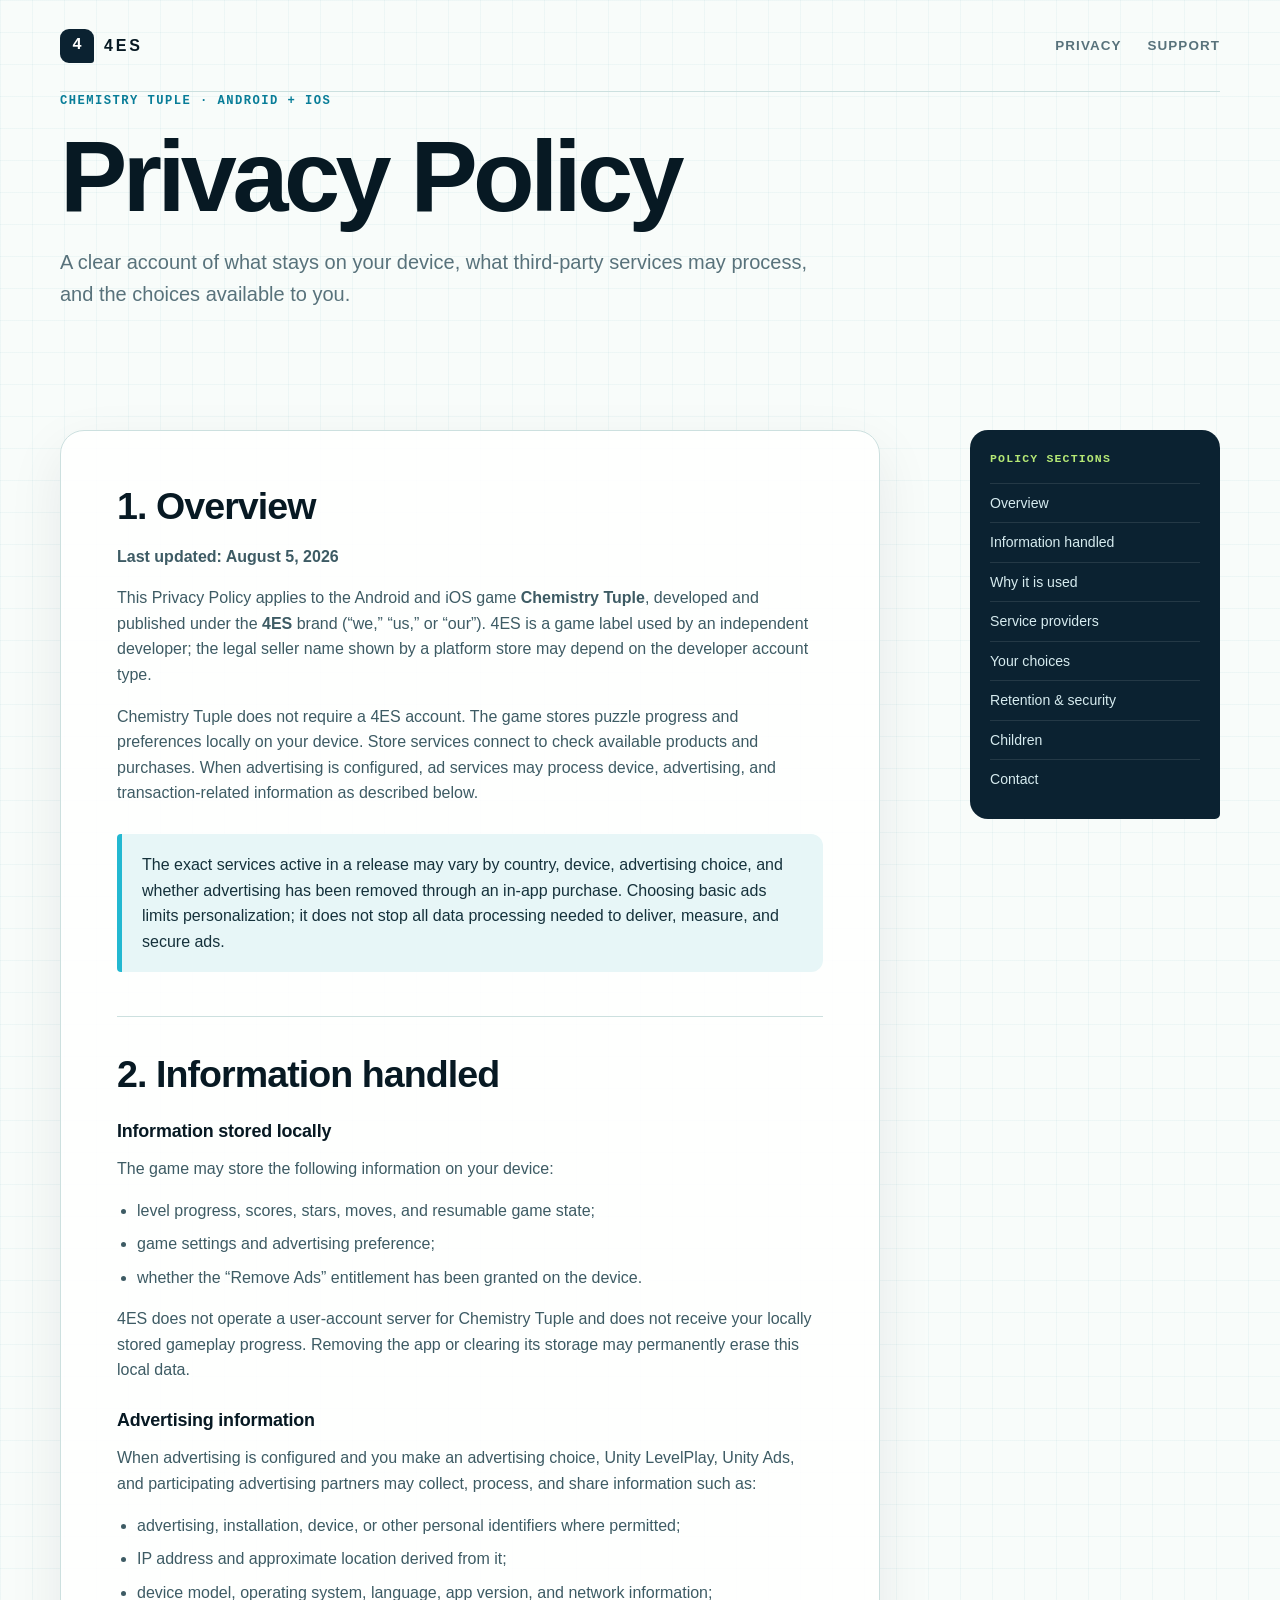
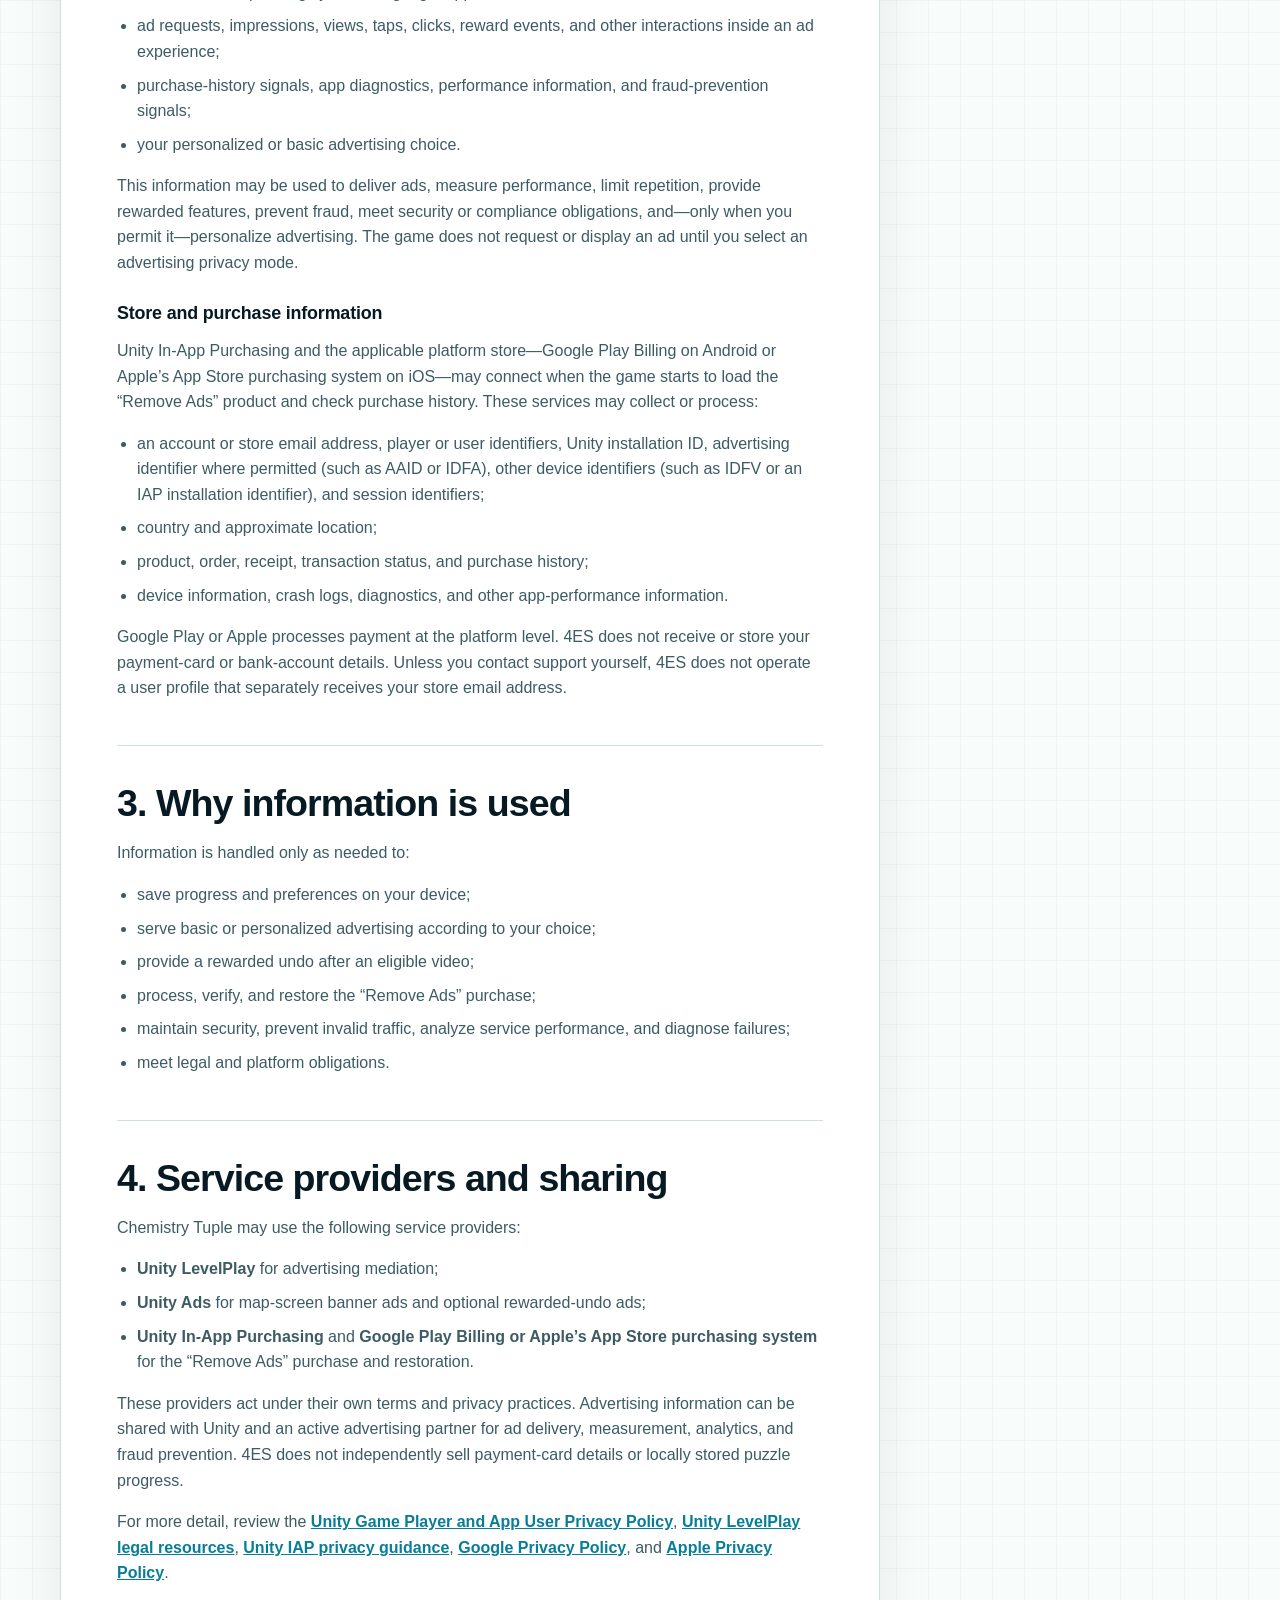
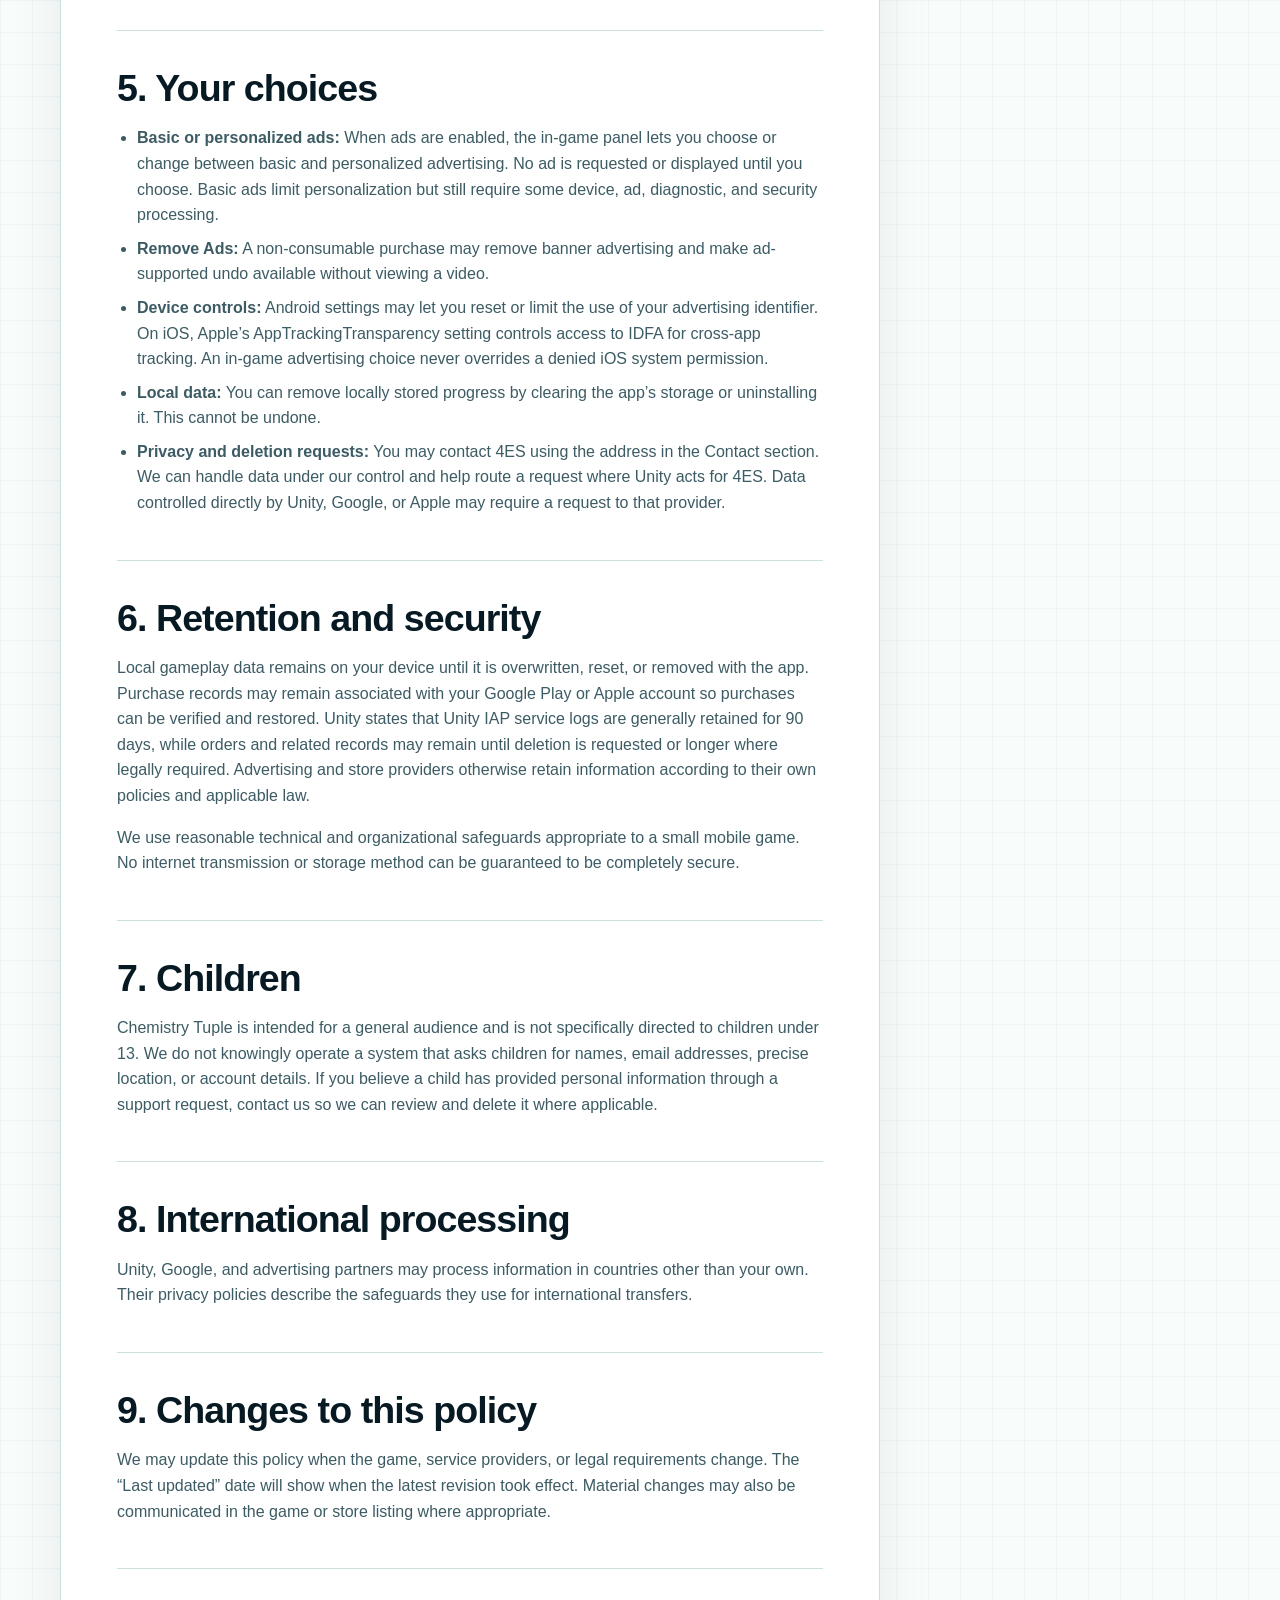
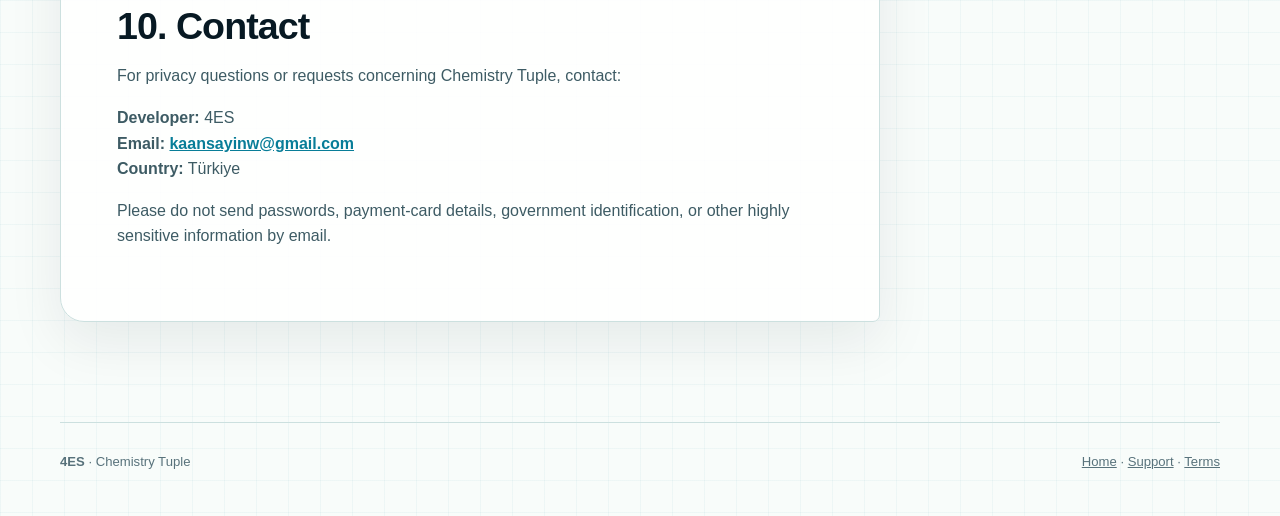
==== privacy/index.html @ 14367e8d "Launch 4ES store support site" ====
<!doctype html>
<html lang="en">
<head>
  <meta charset="utf-8">
  <meta name="viewport" content="width=device-width, initial-scale=1">
  <meta name="theme-color" content="#0b2231">
  <meta name="description" content="Privacy Policy for Chemistry Tuple, published by 4ES.">
  <link rel="icon" href="../assets/mark.svg" type="image/svg+xml">
  <link rel="stylesheet" href="../assets/styles.css">
  <title>Privacy Policy — Chemistry Tuple</title>
</head>
<body>
  <a class="skip-link" href="#main">Skip to content</a>
  <header class="site-header">
    <a class="brand" href="../" aria-label="4ES home"><span class="brand-mark" aria-hidden="true">4</span><span>4ES</span></a>
    <nav aria-label="Primary navigation"><a aria-current="page" href="./">Privacy</a><a href="../support/">Support</a></nav>
  </header>

  <main id="main">
    <div class="page-title">
      <p class="eyebrow">Chemistry Tuple · Android + iOS</p>
      <h1>Privacy Policy</h1>
      <p class="lede">A clear account of what stays on your device, what third-party services may process, and the choices available to you.</p>
    </div>

    <div class="page-shell">
      <article class="policy-content">
        <section id="overview">
          <h2>1. Overview</h2>
          <p><strong>Last updated: August 5, 2026</strong></p>
          <p>This Privacy Policy applies to the Android and iOS game <strong>Chemistry Tuple</strong>, developed and published under the <strong>4ES</strong> brand (“we,” “us,” or “our”). 4ES is a game label used by an independent developer; the legal seller name shown by a platform store may depend on the developer account type.</p>
          <p>Chemistry Tuple does not require a 4ES account. The game stores puzzle progress and preferences locally on your device. Store services connect to check available products and purchases. When advertising is configured, ad services may process device, advertising, and transaction-related information as described below.</p>
          <div class="notice">The exact services active in a release may vary by country, device, advertising choice, and whether advertising has been removed through an in-app purchase. Choosing basic ads limits personalization; it does not stop all data processing needed to deliver, measure, and secure ads.</div>
        </section>

        <section id="data">
          <h2>2. Information handled</h2>
          <h3>Information stored locally</h3>
          <p>The game may store the following information on your device:</p>
          <ul>
            <li>level progress, scores, stars, moves, and resumable game state;</li>
            <li>game settings and advertising preference;</li>
            <li>whether the “Remove Ads” entitlement has been granted on the device.</li>
          </ul>
          <p>4ES does not operate a user-account server for Chemistry Tuple and does not receive your locally stored gameplay progress. Removing the app or clearing its storage may permanently erase this local data.</p>

          <h3>Advertising information</h3>
          <p>When advertising is configured and you make an advertising choice, Unity LevelPlay, Unity Ads, and participating advertising partners may collect, process, and share information such as:</p>
          <ul>
            <li>advertising, installation, device, or other personal identifiers where permitted;</li>
            <li>IP address and approximate location derived from it;</li>
            <li>device model, operating system, language, app version, and network information;</li>
            <li>ad requests, impressions, views, taps, clicks, reward events, and other interactions inside an ad experience;</li>
            <li>purchase-history signals, app diagnostics, performance information, and fraud-prevention signals;</li>
            <li>your personalized or basic advertising choice.</li>
          </ul>
          <p>This information may be used to deliver ads, measure performance, limit repetition, provide rewarded features, prevent fraud, meet security or compliance obligations, and—only when you permit it—personalize advertising. The game does not request or display an ad until you select an advertising privacy mode.</p>

          <h3>Store and purchase information</h3>
          <p>Unity In-App Purchasing and the applicable platform store—Google Play Billing on Android or Apple’s App Store purchasing system on iOS—may connect when the game starts to load the “Remove Ads” product and check purchase history. These services may collect or process:</p>
          <ul>
            <li>an account or store email address, player or user identifiers, Unity installation ID, advertising identifier where permitted (such as AAID or IDFA), other device identifiers (such as IDFV or an IAP installation identifier), and session identifiers;</li>
            <li>country and approximate location;</li>
            <li>product, order, receipt, transaction status, and purchase history;</li>
            <li>device information, crash logs, diagnostics, and other app-performance information.</li>
          </ul>
          <p>Google Play or Apple processes payment at the platform level. 4ES does not receive or store your payment-card or bank-account details. Unless you contact support yourself, 4ES does not operate a user profile that separately receives your store email address.</p>
        </section>

        <section id="use">
          <h2>3. Why information is used</h2>
          <p>Information is handled only as needed to:</p>
          <ul>
            <li>save progress and preferences on your device;</li>
            <li>serve basic or personalized advertising according to your choice;</li>
            <li>provide a rewarded undo after an eligible video;</li>
            <li>process, verify, and restore the “Remove Ads” purchase;</li>
            <li>maintain security, prevent invalid traffic, analyze service performance, and diagnose failures;</li>
            <li>meet legal and platform obligations.</li>
          </ul>
        </section>

        <section id="sharing">
          <h2>4. Service providers and sharing</h2>
          <p>Chemistry Tuple may use the following service providers:</p>
          <ul>
            <li><strong>Unity LevelPlay</strong> for advertising mediation;</li>
            <li><strong>Unity Ads</strong> for map-screen banner ads and optional rewarded-undo ads;</li>
            <li><strong>Unity In-App Purchasing</strong> and <strong>Google Play Billing or Apple’s App Store purchasing system</strong> for the “Remove Ads” purchase and restoration.</li>
          </ul>
          <p>These providers act under their own terms and privacy practices. Advertising information can be shared with Unity and an active advertising partner for ad delivery, measurement, analytics, and fraud prevention. 4ES does not independently sell payment-card details or locally stored puzzle progress.</p>
          <p>For more detail, review the <a href="https://unity.com/legal/game-player-and-app-user-privacy-policy" rel="external">Unity Game Player and App User Privacy Policy</a>, <a href="https://docs.unity.com/en-us/grow/levelplay/platform/legal-resources" rel="external">Unity LevelPlay legal resources</a>, <a href="https://docs.unity.com/en-us/iap/privacy-and-consent" rel="external">Unity IAP privacy guidance</a>, <a href="https://policies.google.com/privacy" rel="external">Google Privacy Policy</a>, and <a href="https://www.apple.com/legal/privacy/" rel="external">Apple Privacy Policy</a>.</p>
        </section>

        <section id="choices">
          <h2>5. Your choices</h2>
          <ul>
            <li><strong>Basic or personalized ads:</strong> When ads are enabled, the in-game panel lets you choose or change between basic and personalized advertising. No ad is requested or displayed until you choose. Basic ads limit personalization but still require some device, ad, diagnostic, and security processing.</li>
            <li><strong>Remove Ads:</strong> A non-consumable purchase may remove banner advertising and make ad-supported undo available without viewing a video.</li>
            <li><strong>Device controls:</strong> Android settings may let you reset or limit the use of your advertising identifier. On iOS, Apple’s AppTrackingTransparency setting controls access to IDFA for cross-app tracking. An in-game advertising choice never overrides a denied iOS system permission.</li>
            <li><strong>Local data:</strong> You can remove locally stored progress by clearing the app’s storage or uninstalling it. This cannot be undone.</li>
            <li><strong>Privacy and deletion requests:</strong> You may contact 4ES using the address in the Contact section. We can handle data under our control and help route a request where Unity acts for 4ES. Data controlled directly by Unity, Google, or Apple may require a request to that provider.</li>
          </ul>
        </section>

        <section id="retention">
          <h2>6. Retention and security</h2>
          <p>Local gameplay data remains on your device until it is overwritten, reset, or removed with the app. Purchase records may remain associated with your Google Play or Apple account so purchases can be verified and restored. Unity states that Unity IAP service logs are generally retained for 90 days, while orders and related records may remain until deletion is requested or longer where legally required. Advertising and store providers otherwise retain information according to their own policies and applicable law.</p>
          <p>We use reasonable technical and organizational safeguards appropriate to a small mobile game. No internet transmission or storage method can be guaranteed to be completely secure.</p>
        </section>

        <section id="children">
          <h2>7. Children</h2>
          <p>Chemistry Tuple is intended for a general audience and is not specifically directed to children under 13. We do not knowingly operate a system that asks children for names, email addresses, precise location, or account details. If you believe a child has provided personal information through a support request, contact us so we can review and delete it where applicable.</p>
        </section>

        <section id="international">
          <h2>8. International processing</h2>
          <p>Unity, Google, and advertising partners may process information in countries other than your own. Their privacy policies describe the safeguards they use for international transfers.</p>
        </section>

        <section id="changes">
          <h2>9. Changes to this policy</h2>
          <p>We may update this policy when the game, service providers, or legal requirements change. The “Last updated” date will show when the latest revision took effect. Material changes may also be communicated in the game or store listing where appropriate.</p>
        </section>

        <section id="contact">
          <h2>10. Contact</h2>
          <p>For privacy questions or requests concerning Chemistry Tuple, contact:</p>
          <p><strong>Developer:</strong> 4ES<br><strong>Email:</strong> <a href="mailto:kaansayinw@gmail.com">kaansayinw@gmail.com</a><br><strong>Country:</strong> Türkiye</p>
          <p>Please do not send passwords, payment-card details, government identification, or other highly sensitive information by email.</p>
        </section>
      </article>

      <aside class="page-nav" aria-label="Privacy Policy sections">
        <strong>Policy sections</strong>
        <a href="#overview">Overview</a>
        <a href="#data">Information handled</a>
        <a href="#use">Why it is used</a>
        <a href="#sharing">Service providers</a>
        <a href="#choices">Your choices</a>
        <a href="#retention">Retention &amp; security</a>
        <a href="#children">Children</a>
        <a href="#contact">Contact</a>
      </aside>
    </div>
  </main>

  <footer><p><strong>4ES</strong> · Chemistry Tuple</p><p><a href="../">Home</a> · <a href="../support/">Support</a> · <a href="../terms/">Terms</a></p></footer>
</body>
</html>
---- assets/styles.css ----
:root {
  --midnight: #071923;
  --deep-lab: #0b2231;
  --graphite: #173746;
  --ink: #15313b;
  --muted: #58727b;
  --glass: #eef9f8;
  --paper: #f8fcfa;
  --white: #ffffff;
  --cyan: #23b8d1;
  --cyan-dark: #087d98;
  --coral: #ff725f;
  --lime: #b5e875;
  --line: #cce0df;
  --shadow: 0 24px 70px rgba(7, 25, 35, 0.14);
  color-scheme: light;
  font-family: "Avenir Next", Avenir, "Segoe UI", Helvetica, Arial, sans-serif;
  font-synthesis: none;
}

* { box-sizing: border-box; }

html {
  scroll-behavior: smooth;
  background: var(--paper);
}

body {
  margin: 0;
  min-width: 320px;
  color: var(--ink);
  background:
    linear-gradient(rgba(8, 125, 152, 0.045) 1px, transparent 1px),
    linear-gradient(90deg, rgba(8, 125, 152, 0.045) 1px, transparent 1px),
    var(--paper);
  background-size: 32px 32px;
  line-height: 1.6;
}

a { color: inherit; }

.skip-link {
  position: fixed;
  z-index: 100;
  top: 12px;
  left: 12px;
  padding: 10px 14px;
  color: var(--white);
  background: var(--midnight);
  border-radius: 8px;
  transform: translateY(-150%);
}

.skip-link:focus { transform: translateY(0); }

.site-header,
main,
footer {
  width: min(1160px, calc(100% - 40px));
  margin-inline: auto;
}

.site-header {
  display: flex;
  align-items: center;
  justify-content: space-between;
  min-height: 92px;
  border-bottom: 1px solid var(--line);
}

.brand {
  display: inline-flex;
  align-items: center;
  gap: 10px;
  color: var(--midnight);
  font-size: 1rem;
  font-weight: 800;
  letter-spacing: 0.18em;
  text-decoration: none;
}

.brand-mark {
  display: grid;
  width: 34px;
  aspect-ratio: 1;
  place-items: center;
  color: var(--white);
  background: var(--deep-lab);
  border-radius: 9px 9px 3px 9px;
  font-family: ui-monospace, "SFMono-Regular", Consolas, monospace;
  letter-spacing: 0;
}

nav { display: flex; gap: 26px; }

nav a {
  color: var(--muted);
  font-size: 0.84rem;
  font-weight: 700;
  letter-spacing: 0.08em;
  text-decoration: none;
  text-transform: uppercase;
}

nav a:hover { color: var(--cyan-dark); }

.hero {
  display: grid;
  grid-template-columns: minmax(0, 1.05fr) minmax(340px, 0.95fr);
  gap: clamp(48px, 8vw, 110px);
  align-items: center;
  min-height: 690px;
  padding: 76px 0 86px;
}

.eyebrow {
  margin: 0 0 14px;
  color: var(--cyan-dark);
  font-family: ui-monospace, "SFMono-Regular", Consolas, monospace;
  font-size: 0.76rem;
  font-weight: 800;
  letter-spacing: 0.12em;
  text-transform: uppercase;
}

.status-dot {
  display: inline-block;
  width: 8px;
  height: 8px;
  margin-right: 7px;
  background: var(--lime);
  border: 2px solid var(--graphite);
  border-radius: 50%;
}

h1,
h2,
h3 {
  margin-top: 0;
  color: var(--midnight);
  line-height: 1.02;
  letter-spacing: -0.045em;
}

h1 {
  max-width: 780px;
  margin-bottom: 26px;
  font-size: clamp(3.35rem, 7.7vw, 6.85rem);
  font-weight: 850;
}

h1 span {
  color: var(--cyan-dark);
  text-decoration: underline;
  text-decoration-color: var(--coral);
  text-decoration-thickness: 0.11em;
  text-underline-offset: 0.08em;
}

h2 { font-size: clamp(2.1rem, 5vw, 4.25rem); }
h3 { font-size: clamp(1.35rem, 3vw, 2rem); }

.lede {
  max-width: 650px;
  margin: 0;
  color: var(--muted);
  font-size: clamp(1.04rem, 2vw, 1.25rem);
}

.hero-actions {
  display: flex;
  flex-wrap: wrap;
  gap: 12px;
  margin-top: 34px;
}

.button {
  display: inline-flex;
  min-height: 48px;
  align-items: center;
  justify-content: center;
  padding: 12px 20px;
  border: 1px solid var(--deep-lab);
  border-radius: 12px 12px 4px 12px;
  font-size: 0.9rem;
  font-weight: 800;
  letter-spacing: 0.04em;
  text-decoration: none;
}

.button-primary {
  color: var(--white);
  background: var(--deep-lab);
  box-shadow: 6px 6px 0 var(--cyan);
}

.button-primary:hover { transform: translate(-1px, -1px); }

.button-quiet { background: rgba(255, 255, 255, 0.72); }

.reaction-stage {
  position: relative;
  display: grid;
  width: min(100%, 450px);
  aspect-ratio: 1;
  place-items: center;
  justify-self: center;
}

.element-card {
  position: relative;
  z-index: 3;
  display: grid;
  width: clamp(210px, 29vw, 300px);
  aspect-ratio: 1;
  padding: 22px;
  align-content: center;
  color: var(--white);
  background: var(--deep-lab);
  border: 2px solid var(--cyan);
  border-radius: 34px 34px 9px 34px;
  box-shadow: 16px 18px 0 rgba(35, 184, 209, 0.18), var(--shadow);
  transform: rotate(-4deg);
}

.element-card strong {
  font-family: ui-monospace, "SFMono-Regular", Consolas, monospace;
  font-size: clamp(5.6rem, 13vw, 9rem);
  line-height: 0.9;
  letter-spacing: -0.12em;
}

.element-number {
  position: absolute;
  top: 18px;
  right: 20px;
  color: var(--lime);
  font-family: ui-monospace, "SFMono-Regular", Consolas, monospace;
  font-weight: 800;
}

.element-name {
  margin-top: 17px;
  font-size: 0.9rem;
  font-weight: 750;
  letter-spacing: 0.04em;
}

.element-state {
  margin-top: 4px;
  color: #99c9d2;
  font-family: ui-monospace, "SFMono-Regular", Consolas, monospace;
  font-size: 0.65rem;
  letter-spacing: 0.12em;
}

.orbit {
  position: absolute;
  border: 1px solid rgba(8, 125, 152, 0.38);
  border-radius: 50%;
}

.orbit::after {
  position: absolute;
  width: 12px;
  height: 12px;
  content: "";
  background: var(--cyan-dark);
  border: 4px solid var(--paper);
  border-radius: 50%;
}

.orbit-one {
  width: 96%;
  height: 54%;
  transform: rotate(38deg);
  animation: drift-one 12s ease-in-out infinite alternate;
}

.orbit-one::after { top: 10%; left: 8%; }

.orbit-two {
  width: 88%;
  height: 45%;
  transform: rotate(-38deg);
  animation: drift-two 14s ease-in-out infinite alternate;
}

.orbit-two::after { right: 13%; bottom: 2%; background: var(--coral); }

.atom {
  position: absolute;
  z-index: 4;
  width: 22px;
  aspect-ratio: 1;
  border: 5px solid var(--paper);
  border-radius: 50%;
  box-shadow: 0 8px 22px rgba(7, 25, 35, 0.18);
}

.atom-cyan { top: 13%; right: 21%; background: var(--cyan); }
.atom-coral { bottom: 17%; left: 12%; width: 29px; background: var(--coral); }
.atom-lime { right: 6%; bottom: 29%; width: 17px; background: var(--lime); }

.game-panel {
  position: relative;
  display: grid;
  grid-template-columns: 150px minmax(0, 1fr) minmax(210px, 0.55fr);
  gap: clamp(24px, 5vw, 60px);
  align-items: center;
  margin-bottom: 28px;
  padding: clamp(28px, 6vw, 64px);
  overflow: hidden;
  color: #d8edf1;
  background: var(--deep-lab);
  border-radius: 28px 28px 8px 28px;
  box-shadow: var(--shadow);
}

.panel-index {
  color: var(--lime);
  font-family: ui-monospace, "SFMono-Regular", Consolas, monospace;
  font-size: clamp(2.4rem, 6vw, 4.8rem);
  font-weight: 800;
  letter-spacing: -0.08em;
}

.game-panel h2 { margin-bottom: 18px; color: var(--white); }
.game-panel p { margin: 0; }

.facts {
  display: grid;
  gap: 12px;
  margin: 0;
}

.facts div {
  padding-top: 12px;
  border-top: 1px solid rgba(255, 255, 255, 0.15);
}

.facts dt {
  color: #88b8c2;
  font-family: ui-monospace, "SFMono-Regular", Consolas, monospace;
  font-size: 0.66rem;
  letter-spacing: 0.12em;
  text-transform: uppercase;
}

.facts dd { margin: 2px 0 0; color: var(--white); font-weight: 700; }

.link-grid {
  display: grid;
  grid-template-columns: repeat(3, 1fr);
  gap: 16px;
  padding: 20px 0 90px;
}

.link-card {
  display: grid;
  grid-template-columns: 48px 1fr auto;
  gap: 14px;
  align-items: center;
  min-height: 126px;
  padding: 20px;
  background: rgba(255, 255, 255, 0.8);
  border: 1px solid var(--line);
  border-radius: 18px 18px 5px 18px;
  text-decoration: none;
  transition: transform 160ms ease, border-color 160ms ease, box-shadow 160ms ease;
}

.link-card:hover {
  border-color: var(--cyan);
  box-shadow: 0 15px 40px rgba(7, 25, 35, 0.08);
  transform: translateY(-3px);
}

.link-card strong { display: block; margin-bottom: 4px; }
.link-card small { display: block; color: var(--muted); line-height: 1.45; }

.card-symbol {
  display: grid;
  width: 46px;
  aspect-ratio: 1;
  place-items: center;
  color: var(--white);
  background: var(--cyan-dark);
  border-radius: 12px 12px 3px 12px;
  font-family: ui-monospace, "SFMono-Regular", Consolas, monospace;
  font-weight: 800;
}

.card-symbol.coral { background: var(--coral); }
.card-symbol.lime { color: var(--midnight); background: var(--lime); }
.arrow { color: var(--cyan-dark); font-size: 1.35rem; }

footer {
  display: flex;
  justify-content: space-between;
  gap: 30px;
  padding: 28px 0 44px;
  color: var(--muted);
  border-top: 1px solid var(--line);
  font-size: 0.82rem;
}

footer p { margin: 0; }

/* Policy and support pages */
.page-shell {
  display: grid;
  grid-template-columns: minmax(0, 1fr) 250px;
  gap: clamp(38px, 7vw, 90px);
  align-items: start;
  padding: 72px 0 100px;
}

.page-title { margin-bottom: 48px; }

.page-title h1 {
  max-width: 900px;
  margin-bottom: 18px;
  font-size: clamp(3rem, 8vw, 6.3rem);
}

.page-title .lede { max-width: 760px; }

.policy-content {
  padding: clamp(24px, 5vw, 56px);
  background: rgba(255, 255, 255, 0.88);
  border: 1px solid var(--line);
  border-radius: 24px 24px 7px 24px;
  box-shadow: 0 20px 55px rgba(7, 25, 35, 0.08);
}

.policy-content section + section {
  margin-top: 44px;
  padding-top: 38px;
  border-top: 1px solid var(--line);
}

.policy-content h2 {
  margin-bottom: 18px;
  font-size: clamp(1.6rem, 3vw, 2.35rem);
  letter-spacing: -0.025em;
}

.policy-content h3 {
  margin: 28px 0 10px;
  font-size: 1.12rem;
  letter-spacing: -0.01em;
}

.policy-content p,
.policy-content li { color: #3d5b64; }
.policy-content ul { padding-left: 1.25rem; }
.policy-content li + li { margin-top: 8px; }
.policy-content a { color: var(--cyan-dark); font-weight: 700; }

.notice {
  margin: 28px 0;
  padding: 18px 20px;
  color: var(--ink);
  background: #e7f6f7;
  border-left: 5px solid var(--cyan);
  border-radius: 4px 12px 12px 4px;
}

.page-nav {
  position: sticky;
  top: 24px;
  padding: 20px;
  background: var(--deep-lab);
  border-radius: 18px 18px 5px 18px;
}

.page-nav strong {
  display: block;
  margin-bottom: 14px;
  color: var(--lime);
  font-family: ui-monospace, "SFMono-Regular", Consolas, monospace;
  font-size: 0.72rem;
  letter-spacing: 0.1em;
  text-transform: uppercase;
}

.page-nav a {
  display: block;
  padding: 8px 0;
  color: #d6ebef;
  font-size: 0.88rem;
  text-decoration: none;
  border-top: 1px solid rgba(255, 255, 255, 0.1);
}

.page-nav a:hover { color: var(--white); }

.contact-block {
  padding: 24px;
  background: var(--deep-lab);
  color: #d7ecf0;
  border-radius: 18px 18px 5px 18px;
}

.contact-block h2 { color: var(--white); }
.contact-block a { color: var(--lime); }

.faq-item + .faq-item { margin-top: 30px; }
.faq-item h3 { margin-bottom: 7px; }

:focus-visible {
  outline: 3px solid var(--coral);
  outline-offset: 4px;
}

@keyframes drift-one {
  from { transform: rotate(34deg) scale(0.98); }
  to { transform: rotate(43deg) scale(1.02); }
}

@keyframes drift-two {
  from { transform: rotate(-42deg) scale(1.02); }
  to { transform: rotate(-34deg) scale(0.97); }
}

@media (max-width: 900px) {
  .hero {
    grid-template-columns: 1fr;
    min-height: auto;
    padding-top: 62px;
  }

  .reaction-stage { width: min(100%, 390px); }
  .game-panel { grid-template-columns: 110px 1fr; }
  .facts { grid-column: 1 / -1; grid-template-columns: repeat(3, 1fr); }
  .link-grid { grid-template-columns: 1fr; }
  .page-shell { grid-template-columns: 1fr; }
  .page-nav { position: static; order: -1; }
}

@media (max-width: 600px) {
  .site-header,
  main,
  footer { width: min(100% - 28px, 1160px); }

  .site-header { min-height: 76px; }
  nav { gap: 15px; }
  nav a { font-size: 0.72rem; }
  .hero { gap: 30px; padding: 50px 0 60px; }
  .reaction-stage { width: min(92vw, 340px); }
  .game-panel { grid-template-columns: 1fr; }
  .panel-index { font-size: 3rem; }
  .facts { grid-column: auto; grid-template-columns: 1fr; }
  .link-card { grid-template-columns: 44px 1fr auto; }
  footer { flex-direction: column; }
  .page-shell { padding-top: 48px; }
  .policy-content { padding: 24px 20px; }
}

@media (prefers-reduced-motion: reduce) {
  html { scroll-behavior: auto; }
  *, *::before, *::after {
    animation-duration: 0.01ms !important;
    animation-iteration-count: 1 !important;
    scroll-behavior: auto !important;
    transition-duration: 0.01ms !important;
  }
}
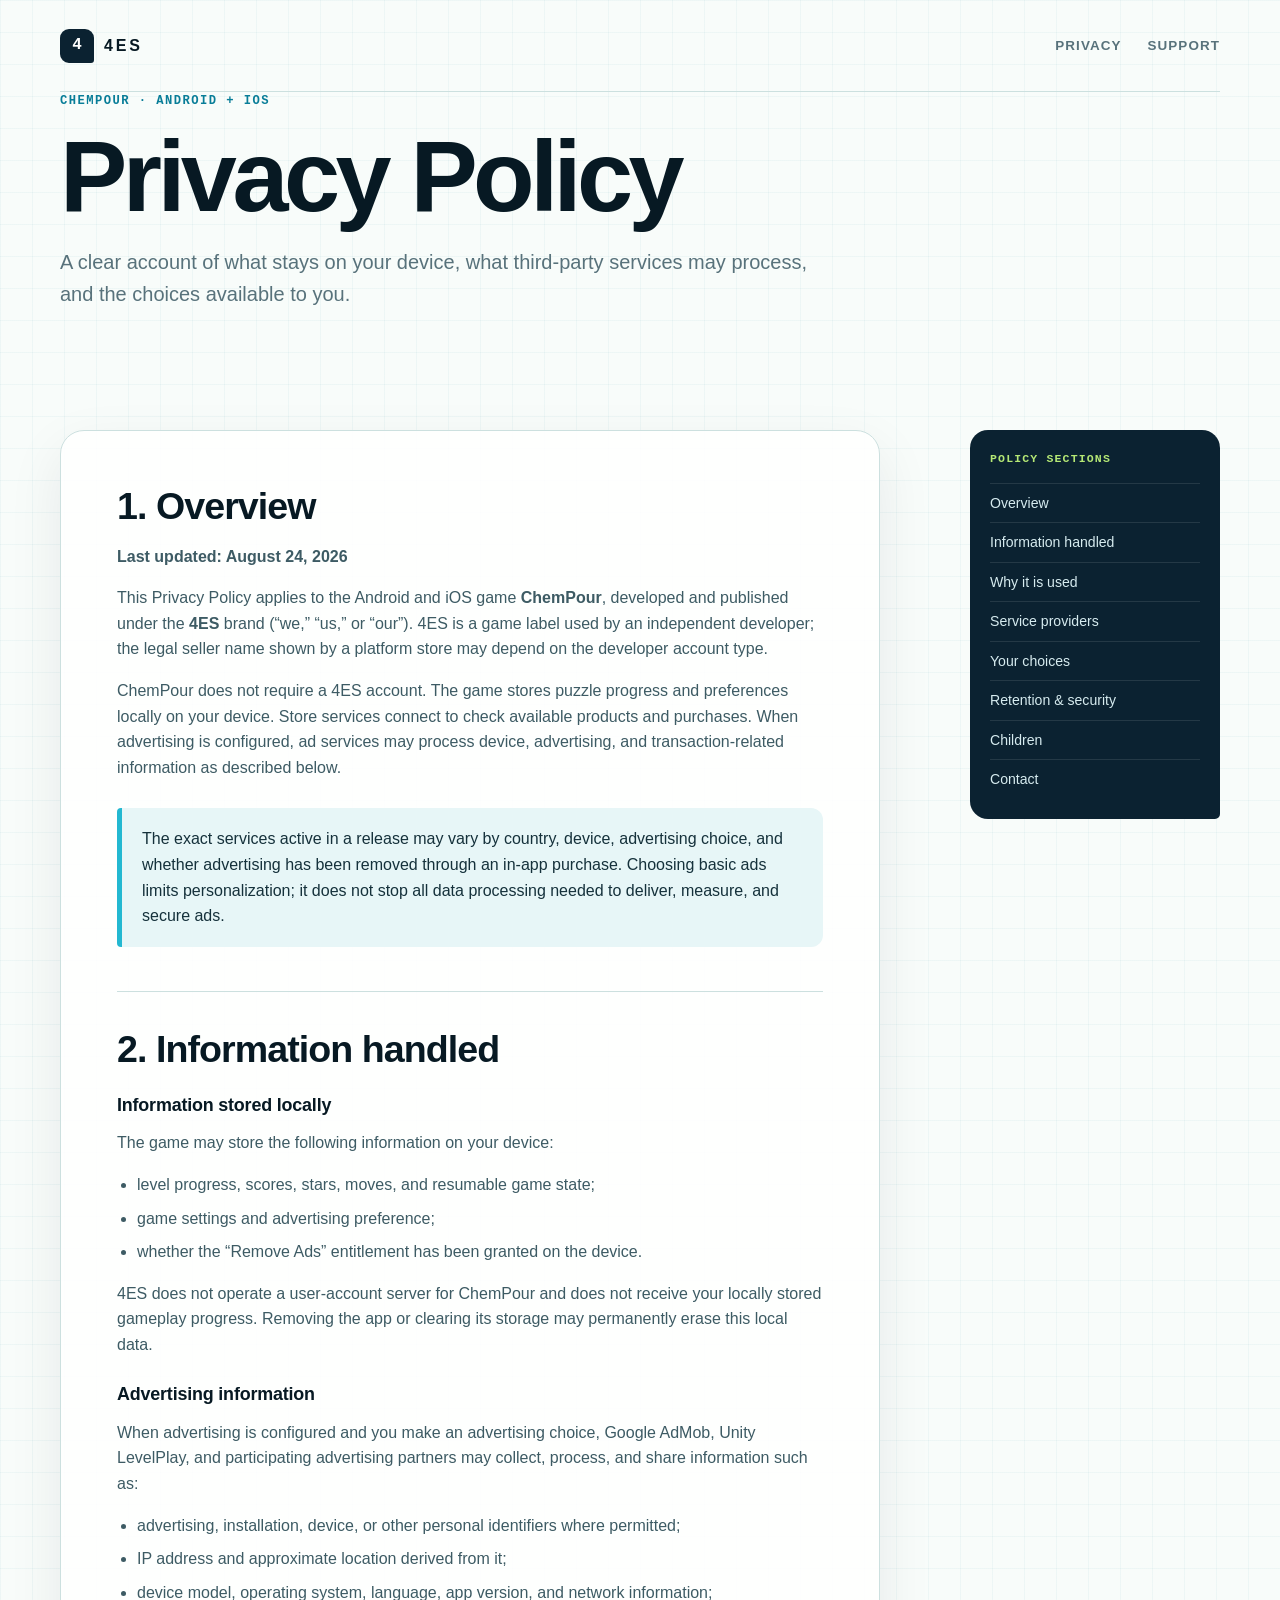
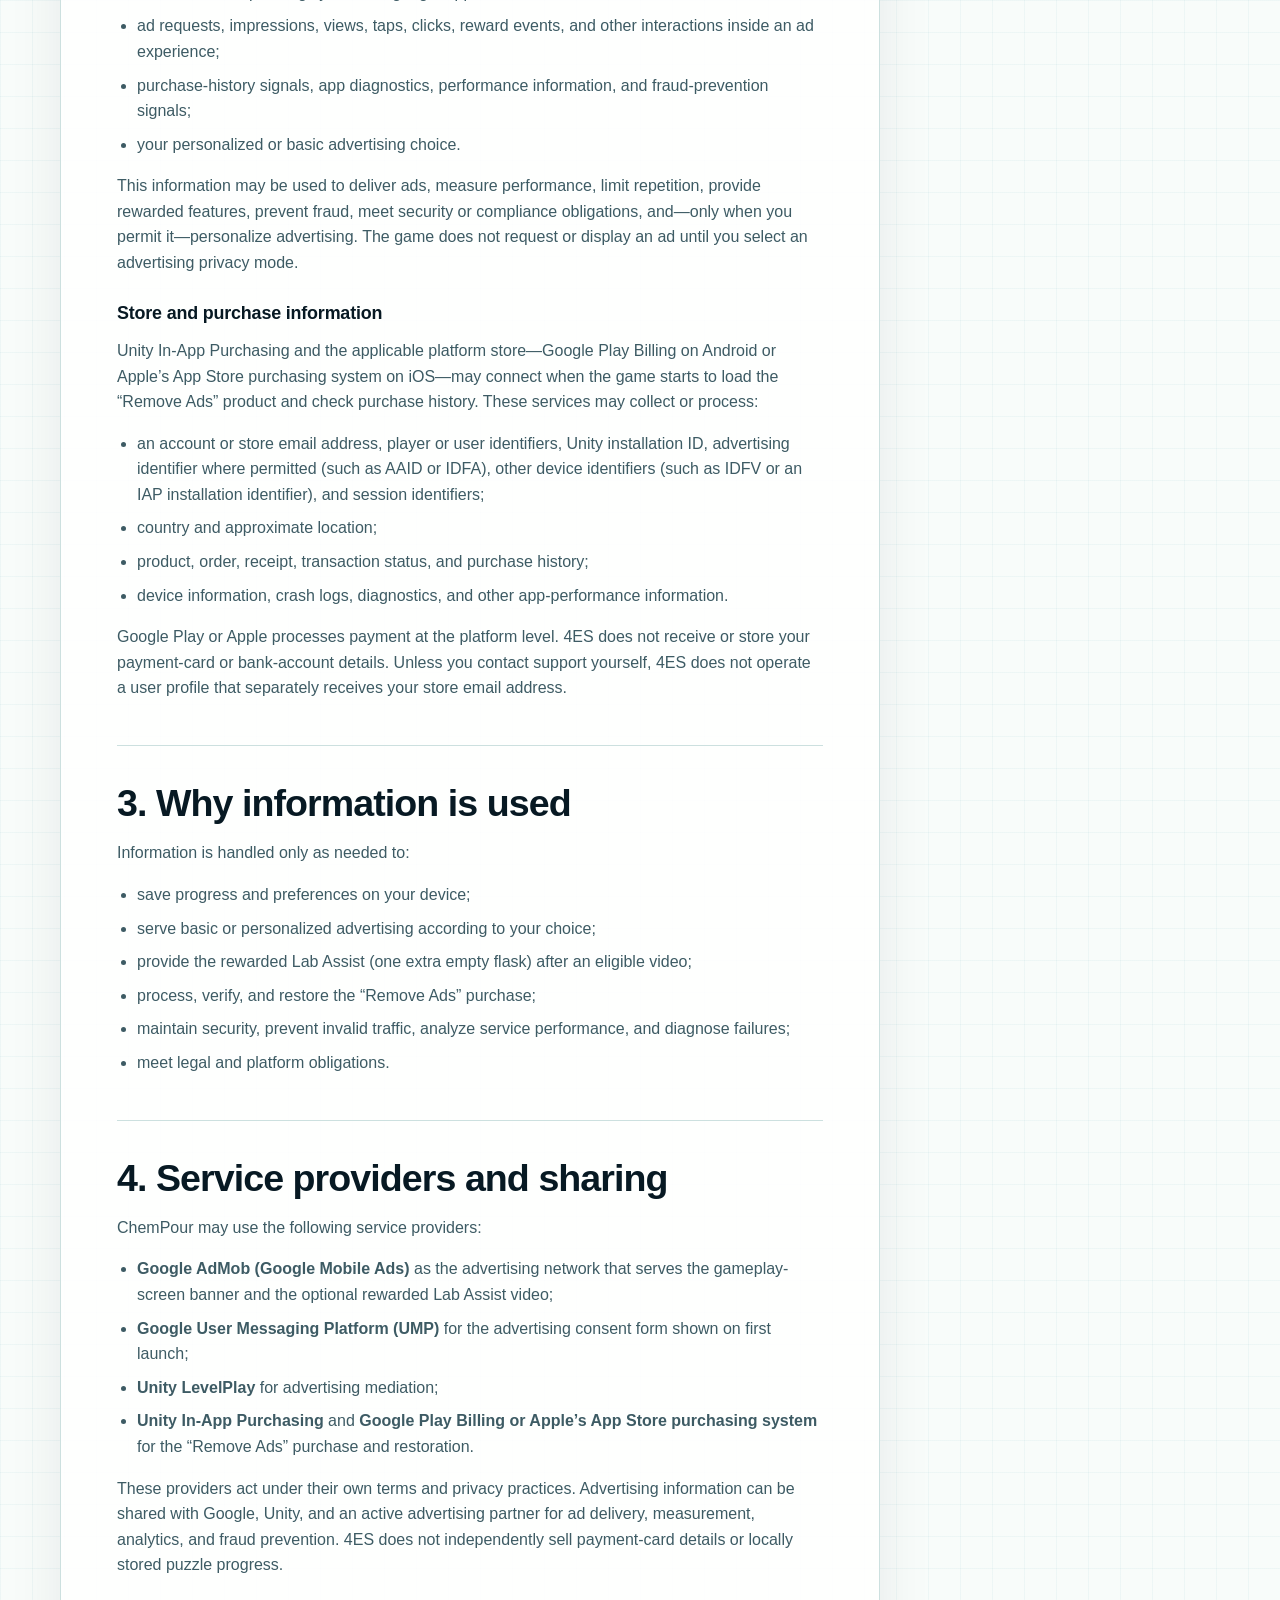
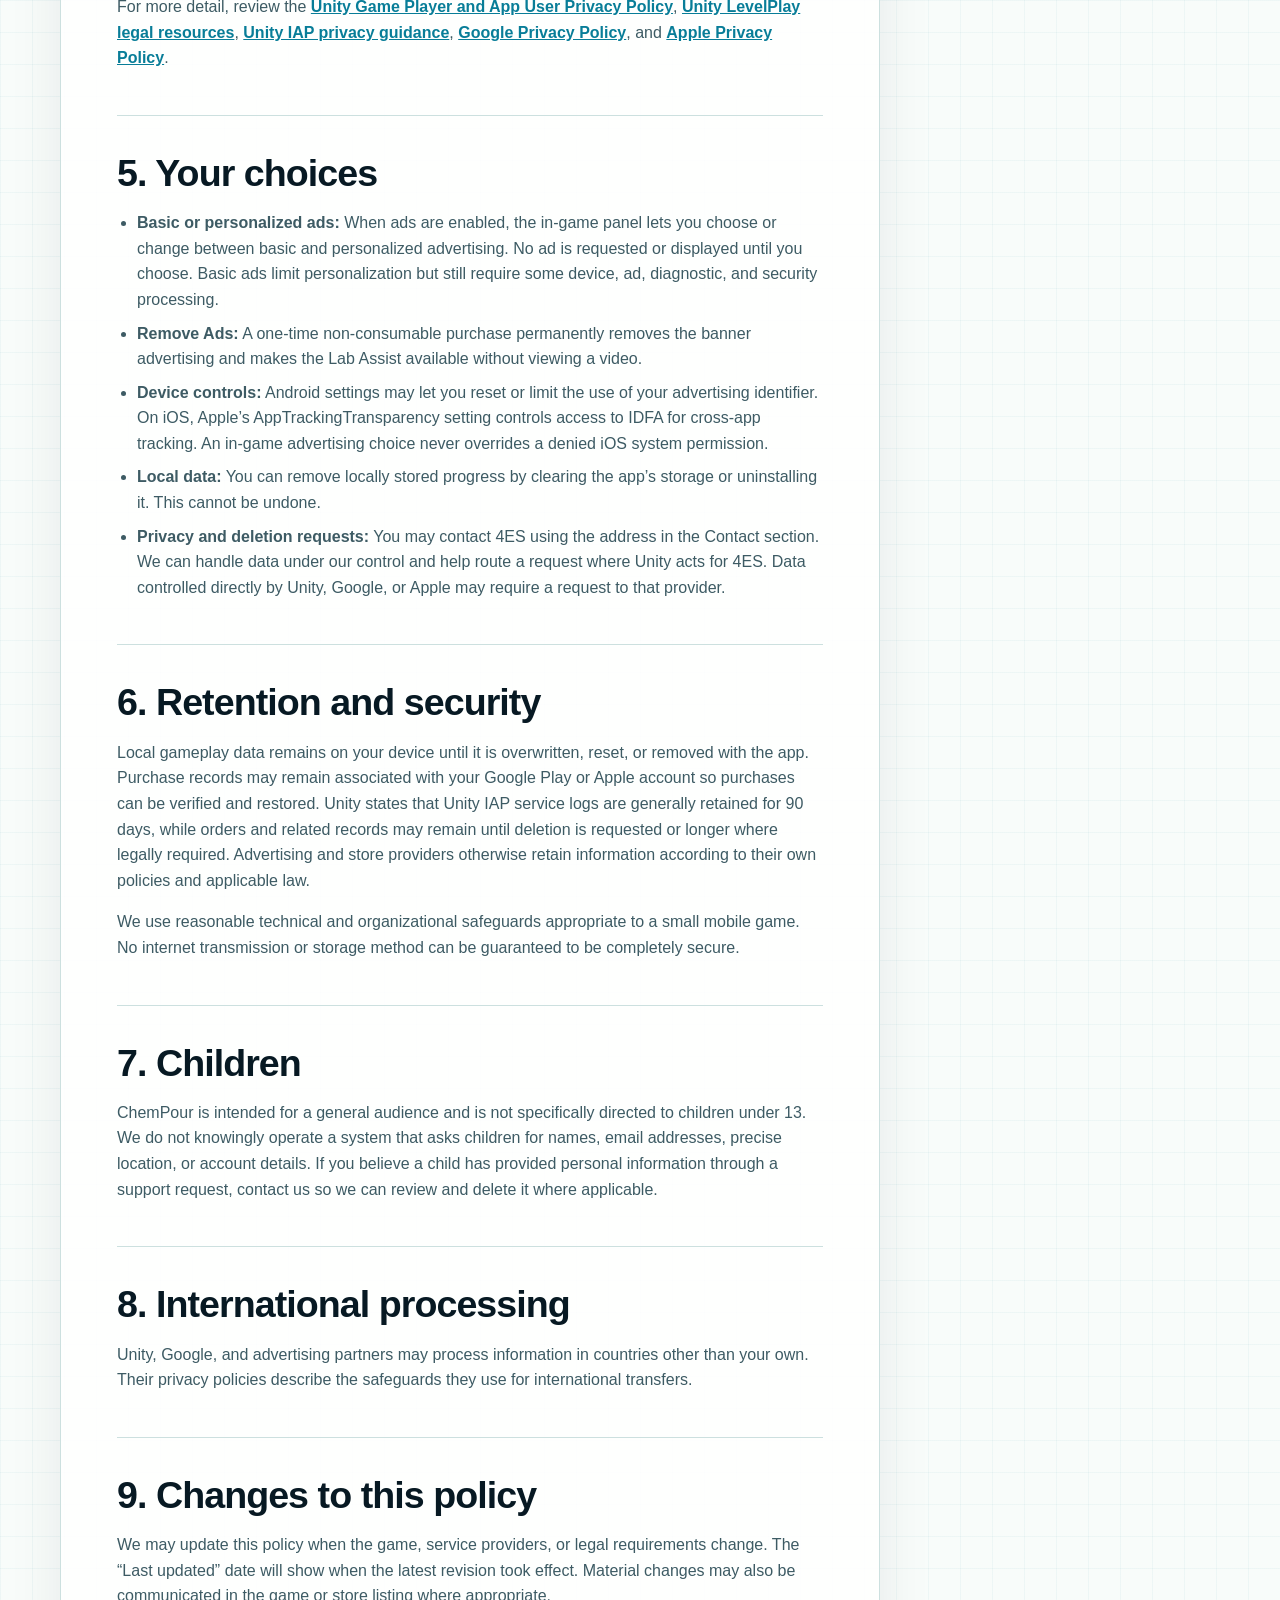
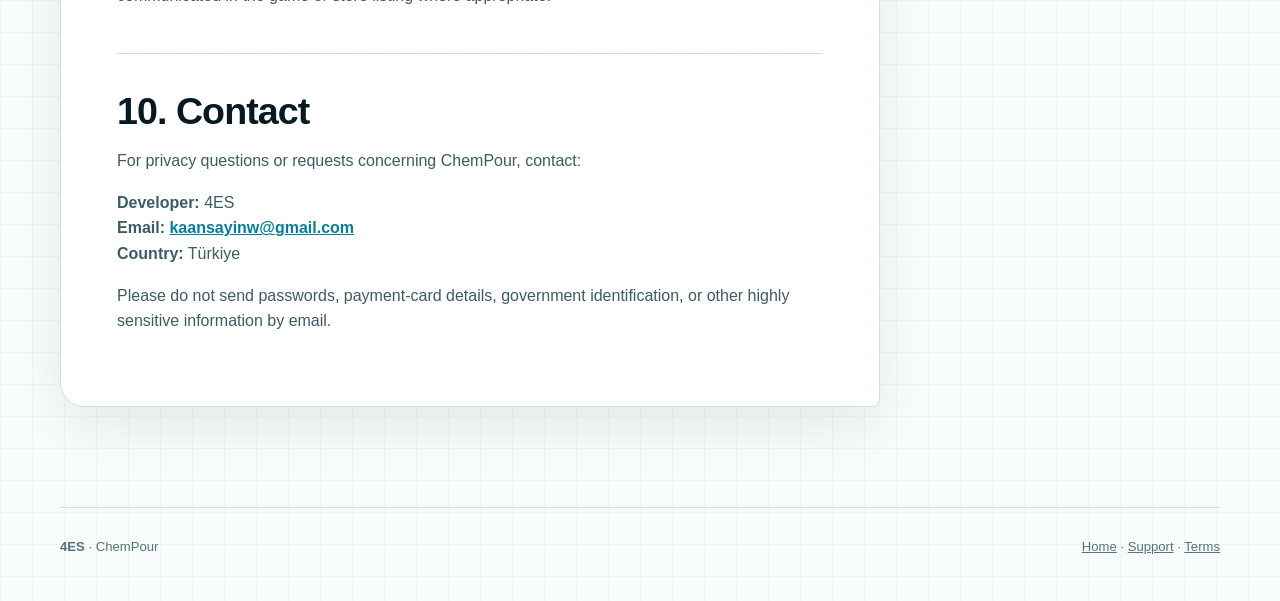
==== commit 3033dcaa: "legal: name the app ChemPour and describe the real ad stack Both stores link these pages and the in-" ====
--- a/privacy/index.html
+++ b/privacy/index.html
@@ -4,10 +4,10 @@
   <meta charset="utf-8">
   <meta name="viewport" content="width=device-width, initial-scale=1">
   <meta name="theme-color" content="#0b2231">
-  <meta name="description" content="Privacy Policy for Chemistry Tuple, published by 4ES.">
+  <meta name="description" content="Privacy Policy for ChemPour, published by 4ES.">
   <link rel="icon" href="../assets/mark.svg" type="image/svg+xml">
   <link rel="stylesheet" href="../assets/styles.css">
-  <title>Privacy Policy — Chemistry Tuple</title>
+  <title>Privacy Policy — ChemPour</title>
 </head>
 <body>
   <a class="skip-link" href="#main">Skip to content</a>
@@ -18,7 +18,7 @@
 
   <main id="main">
     <div class="page-title">
-      <p class="eyebrow">Chemistry Tuple · Android + iOS</p>
+      <p class="eyebrow">ChemPour · Android + iOS</p>
       <h1>Privacy Policy</h1>
       <p class="lede">A clear account of what stays on your device, what third-party services may process, and the choices available to you.</p>
     </div>
@@ -27,9 +27,9 @@
       <article class="policy-content">
         <section id="overview">
           <h2>1. Overview</h2>
-          <p><strong>Last updated: August 5, 2026</strong></p>
-          <p>This Privacy Policy applies to the Android and iOS game <strong>Chemistry Tuple</strong>, developed and published under the <strong>4ES</strong> brand (“we,” “us,” or “our”). 4ES is a game label used by an independent developer; the legal seller name shown by a platform store may depend on the developer account type.</p>
-          <p>Chemistry Tuple does not require a 4ES account. The game stores puzzle progress and preferences locally on your device. Store services connect to check available products and purchases. When advertising is configured, ad services may process device, advertising, and transaction-related information as described below.</p>
+          <p><strong>Last updated: August 24, 2026</strong></p>
+          <p>This Privacy Policy applies to the Android and iOS game <strong>ChemPour</strong>, developed and published under the <strong>4ES</strong> brand (“we,” “us,” or “our”). 4ES is a game label used by an independent developer; the legal seller name shown by a platform store may depend on the developer account type.</p>
+          <p>ChemPour does not require a 4ES account. The game stores puzzle progress and preferences locally on your device. Store services connect to check available products and purchases. When advertising is configured, ad services may process device, advertising, and transaction-related information as described below.</p>
           <div class="notice">The exact services active in a release may vary by country, device, advertising choice, and whether advertising has been removed through an in-app purchase. Choosing basic ads limits personalization; it does not stop all data processing needed to deliver, measure, and secure ads.</div>
         </section>
 
@@ -42,10 +42,10 @@
             <li>game settings and advertising preference;</li>
             <li>whether the “Remove Ads” entitlement has been granted on the device.</li>
           </ul>
-          <p>4ES does not operate a user-account server for Chemistry Tuple and does not receive your locally stored gameplay progress. Removing the app or clearing its storage may permanently erase this local data.</p>
+          <p>4ES does not operate a user-account server for ChemPour and does not receive your locally stored gameplay progress. Removing the app or clearing its storage may permanently erase this local data.</p>
 
           <h3>Advertising information</h3>
-          <p>When advertising is configured and you make an advertising choice, Unity LevelPlay, Unity Ads, and participating advertising partners may collect, process, and share information such as:</p>
+          <p>When advertising is configured and you make an advertising choice, Google AdMob, Unity LevelPlay, and participating advertising partners may collect, process, and share information such as:</p>
           <ul>
             <li>advertising, installation, device, or other personal identifiers where permitted;</li>
             <li>IP address and approximate location derived from it;</li>
@@ -73,7 +73,7 @@
           <ul>
             <li>save progress and preferences on your device;</li>
             <li>serve basic or personalized advertising according to your choice;</li>
-            <li>provide a rewarded undo after an eligible video;</li>
+            <li>provide the rewarded Lab Assist (one extra empty flask) after an eligible video;</li>
             <li>process, verify, and restore the “Remove Ads” purchase;</li>
             <li>maintain security, prevent invalid traffic, analyze service performance, and diagnose failures;</li>
             <li>meet legal and platform obligations.</li>
@@ -82,13 +82,14 @@
 
         <section id="sharing">
           <h2>4. Service providers and sharing</h2>
-          <p>Chemistry Tuple may use the following service providers:</p>
+          <p>ChemPour may use the following service providers:</p>
           <ul>
+            <li><strong>Google AdMob (Google Mobile Ads)</strong> as the advertising network that serves the gameplay-screen banner and the optional rewarded Lab Assist video;</li>
+            <li><strong>Google User Messaging Platform (UMP)</strong> for the advertising consent form shown on first launch;</li>
             <li><strong>Unity LevelPlay</strong> for advertising mediation;</li>
-            <li><strong>Unity Ads</strong> for map-screen banner ads and optional rewarded-undo ads;</li>
             <li><strong>Unity In-App Purchasing</strong> and <strong>Google Play Billing or Apple’s App Store purchasing system</strong> for the “Remove Ads” purchase and restoration.</li>
           </ul>
-          <p>These providers act under their own terms and privacy practices. Advertising information can be shared with Unity and an active advertising partner for ad delivery, measurement, analytics, and fraud prevention. 4ES does not independently sell payment-card details or locally stored puzzle progress.</p>
+          <p>These providers act under their own terms and privacy practices. Advertising information can be shared with Google, Unity, and an active advertising partner for ad delivery, measurement, analytics, and fraud prevention. 4ES does not independently sell payment-card details or locally stored puzzle progress.</p>
           <p>For more detail, review the <a href="https://unity.com/legal/game-player-and-app-user-privacy-policy" rel="external">Unity Game Player and App User Privacy Policy</a>, <a href="https://docs.unity.com/en-us/grow/levelplay/platform/legal-resources" rel="external">Unity LevelPlay legal resources</a>, <a href="https://docs.unity.com/en-us/iap/privacy-and-consent" rel="external">Unity IAP privacy guidance</a>, <a href="https://policies.google.com/privacy" rel="external">Google Privacy Policy</a>, and <a href="https://www.apple.com/legal/privacy/" rel="external">Apple Privacy Policy</a>.</p>
         </section>
 
@@ -96,7 +97,7 @@
           <h2>5. Your choices</h2>
           <ul>
             <li><strong>Basic or personalized ads:</strong> When ads are enabled, the in-game panel lets you choose or change between basic and personalized advertising. No ad is requested or displayed until you choose. Basic ads limit personalization but still require some device, ad, diagnostic, and security processing.</li>
-            <li><strong>Remove Ads:</strong> A non-consumable purchase may remove banner advertising and make ad-supported undo available without viewing a video.</li>
+            <li><strong>Remove Ads:</strong> A one-time non-consumable purchase permanently removes the banner advertising and makes the Lab Assist available without viewing a video.</li>
             <li><strong>Device controls:</strong> Android settings may let you reset or limit the use of your advertising identifier. On iOS, Apple’s AppTrackingTransparency setting controls access to IDFA for cross-app tracking. An in-game advertising choice never overrides a denied iOS system permission.</li>
             <li><strong>Local data:</strong> You can remove locally stored progress by clearing the app’s storage or uninstalling it. This cannot be undone.</li>
             <li><strong>Privacy and deletion requests:</strong> You may contact 4ES using the address in the Contact section. We can handle data under our control and help route a request where Unity acts for 4ES. Data controlled directly by Unity, Google, or Apple may require a request to that provider.</li>
@@ -111,7 +112,7 @@
 
         <section id="children">
           <h2>7. Children</h2>
-          <p>Chemistry Tuple is intended for a general audience and is not specifically directed to children under 13. We do not knowingly operate a system that asks children for names, email addresses, precise location, or account details. If you believe a child has provided personal information through a support request, contact us so we can review and delete it where applicable.</p>
+          <p>ChemPour is intended for a general audience and is not specifically directed to children under 13. We do not knowingly operate a system that asks children for names, email addresses, precise location, or account details. If you believe a child has provided personal information through a support request, contact us so we can review and delete it where applicable.</p>
         </section>
 
         <section id="international">
@@ -126,7 +127,7 @@
 
         <section id="contact">
           <h2>10. Contact</h2>
-          <p>For privacy questions or requests concerning Chemistry Tuple, contact:</p>
+          <p>For privacy questions or requests concerning ChemPour, contact:</p>
           <p><strong>Developer:</strong> 4ES<br><strong>Email:</strong> <a href="mailto:kaansayinw@gmail.com">kaansayinw@gmail.com</a><br><strong>Country:</strong> Türkiye</p>
           <p>Please do not send passwords, payment-card details, government identification, or other highly sensitive information by email.</p>
         </section>
@@ -146,6 +147,6 @@
     </div>
   </main>
 
-  <footer><p><strong>4ES</strong> · Chemistry Tuple</p><p><a href="../">Home</a> · <a href="../support/">Support</a> · <a href="../terms/">Terms</a></p></footer>
+  <footer><p><strong>4ES</strong> · ChemPour</p><p><a href="../">Home</a> · <a href="../support/">Support</a> · <a href="../terms/">Terms</a></p></footer>
 </body>
 </html>
